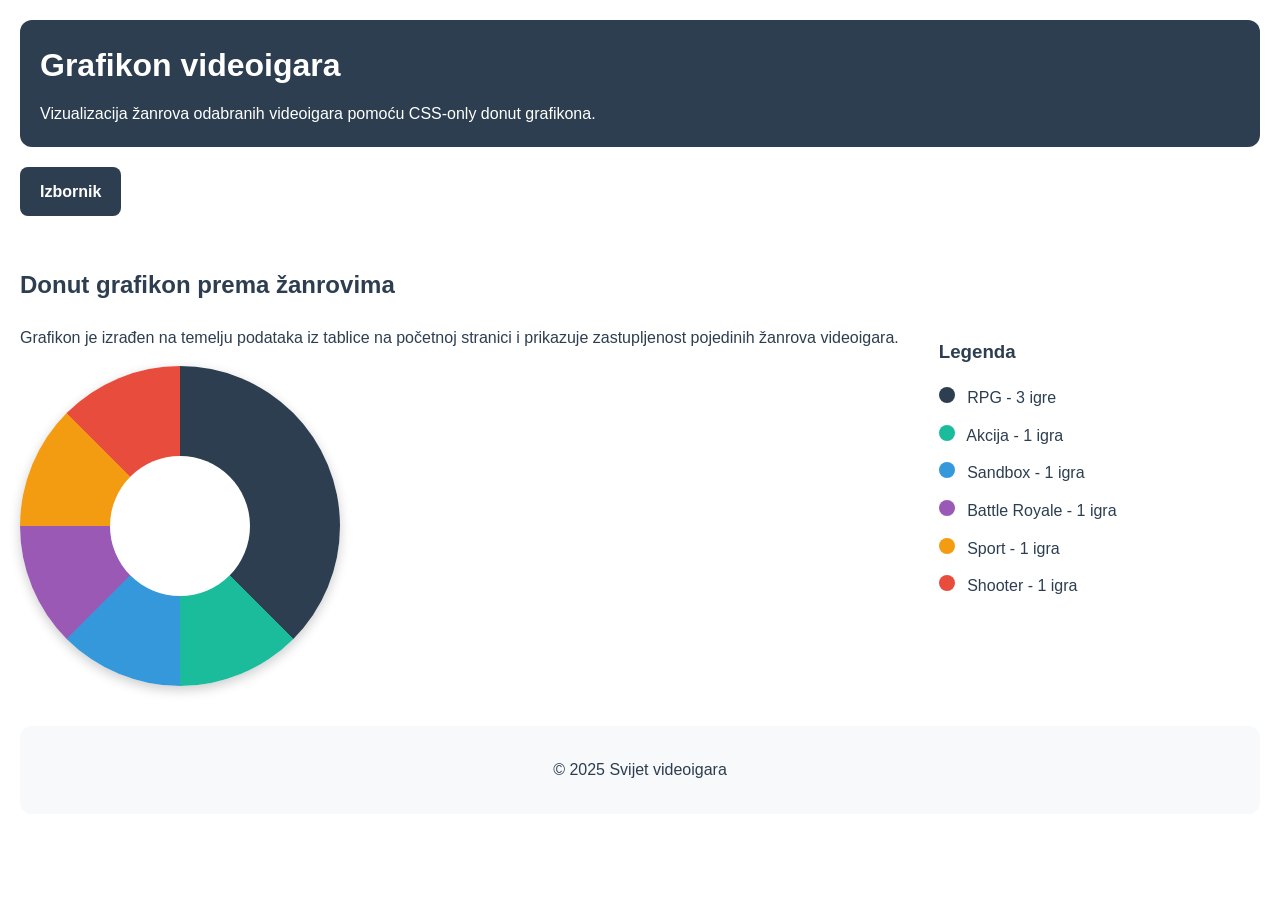
==== grafikon.html @ 19d5762e "Add files via upload" ====
<!doctype html>
<html lang="hr">
  <head>
    <meta charset="UTF-8" />
    <!-- Meta viewport: omogućuje pravilan prikaz i responzivnost stranice na mobilnim uređajima -->
    <meta name="viewport" content="width=device-width, initial-scale=1.0" />
    <meta
      name="description"
      content="Vizualizacija podataka o videoigrama pomoću CSS-only donut grafikona."
    />
    <link rel="stylesheet" href="grafikon.css" />
    <title>Grafikon videoigara</title>
  </head>
  <body>
    <header>
      <h1>Grafikon videoigara</h1>
      <p>
        Vizualizacija žanrova odabranih videoigara pomoću CSS-only donut
        grafikona.
      </p>
    </header>

    <nav class="dropdown-nav" aria-label="Glavna navigacija">
      <div class="menu-wrapper">
        <span class="menu-button">Izbornik</span>
        <ul class="menu-list">
          <li><a href="index.html">Početna</a></li>
          <li><a href="grafikon.html">Grafikon</a></li>
          <li><a href="slike.html">Galerija slika</a></li>
        </ul>
      </div>
    </nav>

    <main>
      <section class="chart-section">
        <article>
          <h2>Donut grafikon prema žanrovima</h2>
          <p>
            Grafikon je izrađen na temelju podataka iz tablice na početnoj
            stranici i prikazuje zastupljenost pojedinih žanrova videoigara.
          </p>

          <div class="donut-chart"></div>
        </article>

        <aside class="chart-legend">
          <h3>Legenda</h3>
          <ul>
            <li><span class="legend-color rpg"></span> RPG - 3 igre</li>
            <li><span class="legend-color akcija"></span> Akcija - 1 igra</li>
            <li><span class="legend-color sandbox"></span> Sandbox - 1 igra</li>
            <li>
              <span class="legend-color battle"></span> Battle Royale - 1 igra
            </li>
            <li><span class="legend-color sport"></span> Sport - 1 igra</li>
            <li><span class="legend-color shooter"></span> Shooter - 1 igra</li>
          </ul>
        </aside>
      </section>
    </main>

    <footer>
      <p>&copy; 2025 Svijet videoigara</p>
    </footer>
  </body>
</html>
---- grafikon.css ----
/* CSS varijable definirane u :root omogućuju lakšu promjenu boja, dimenzija i stilova kroz cijeli projekt. */
:root {
  /* Boje grafikona */
  --color-rpg: #2c3e50;
  --color-akcija: #1abc9c;
  --color-sandbox: #3498db;
  --color-battle: #9b59b6;
  --color-sport: #f39c12;
  --color-shooter: #e74c3c;

  /* Dimenzije */
  --chart-size: 320px;
  --hole-size: 140px;

  /* Opći stil */
  --main-font: Arial, sans-serif;
  --main-bg: #ffffff;
  --shadow: 0 4px 12px rgba(0, 0, 0, 0.2);
}

body {
  font-family: var(--main-font);
  background-color: var(--main-bg);
}

.dropdown-nav {
  margin: 20px 0;
}

.menu-wrapper {
  position: relative;
  display: inline-block;
}

.menu-button {
  display: inline-block;
  background-color: #2c3e50;
  color: white;
  padding: 12px 20px;
  border-radius: 8px;
  font-weight: bold;
  cursor: pointer;
  transition:
    background-color 0.3s ease,
    transform 0.3s ease;
}

.menu-button:hover {
  background-color: #1abc9c;
  transform: scale(1.05);
}

.menu-list {
  list-style: none;
  margin: 0;
  padding: 0;
  position: absolute;
  top: 110%;
  left: 0;
  min-width: 180px;
  background-color: white;
  border: 1px solid #ccc;
  border-radius: 8px;
  box-shadow: 0 4px 10px rgba(0, 0, 0, 0.15);
  display: none;
  overflow: hidden;
}

.menu-list li a {
  display: block;
  padding: 12px 16px;
  text-decoration: none;
  color: #2c3e50;
  transition:
    background-color 0.3s ease,
    padding-left 0.3s ease;
}

.menu-list li a:hover {
  background-color: #d6eaf8;
  padding-left: 22px;
}

.menu-wrapper:hover .menu-list {
  display: block;
}

.chart-section {
  display: flex;
  gap: 40px;
  align-items: center;
  margin-top: 30px;
}

.donut-chart {
  width: var(--chart-size);
  height: var(--chart-size);
  border-radius: 50%;
  background: conic-gradient(
    var(--color-rpg) 0% 37.5%,
    var(--color-akcija) 37.5% 50%,
    var(--color-sandbox) 50% 62.5%,
    var(--color-battle) 62.5% 75%,
    var(--color-sport) 75% 87.5%,
    var(--color-shooter) 87.5% 100%
  );
  position: relative;
  box-shadow: var(--shadow);
  animation: growChart 1s ease-out;
}

.donut-chart::after {
  content: "";
  width: var(--hole-size);
  height: var(--hole-size);
  background-color: white;
  border-radius: 50%;
  position: absolute;
  top: 50%;
  left: 50%;
  transform: translate(-50%, -50%);
}

.chart-legend ul {
  list-style: none;
  padding: 0;
}

.chart-legend li {
  margin-bottom: 12px;
}

.legend-color {
  display: inline-block;
  width: 16px;
  height: 16px;
  margin-right: 8px;
  border-radius: 50%;
}

.rpg {
  background-color: var(--color-rpg);
}

.akcija {
  background-color: var(--color-akcija);
}

.sandbox {
  background-color: var(--color-sandbox);
}

.battle {
  background-color: var(--color-battle);
}

.sport {
  background-color: var(--color-sport);
}

.shooter {
  background-color: var(--color-shooter);
}

@media (max-width: 768px) {
  .chart-section {
    flex-direction: column;
    align-items: flex-start;
  }

  .donut-chart {
    width: 250px;
    height: 250px;
  }
}

@keyframes growChart {
  from {
    transform: scale(0);
    opacity: 0;
  }
  to {
    transform: scale(1);
    opacity: 1;
  }
}

body {
  font-family: var(--main-font);
  background-color: var(--main-bg);
  margin: 20px;
  line-height: 1.6;
  color: #2c3e50;
}

header {
  background-color: #2c3e50;
  color: white;
  padding: 20px;
  border-radius: 12px;
  margin-bottom: 20px;
}

header h1 {
  margin: 0 0 10px 0;
}

header p {
  margin: 0;
}

main {
  margin-top: 20px;
}

h2,
h3 {
  color: #2c3e50;
}

footer {
  margin-top: 40px;
  padding: 15px;
  background-color: #f8f9fa;
  border-radius: 12px;
  text-align: center;
}
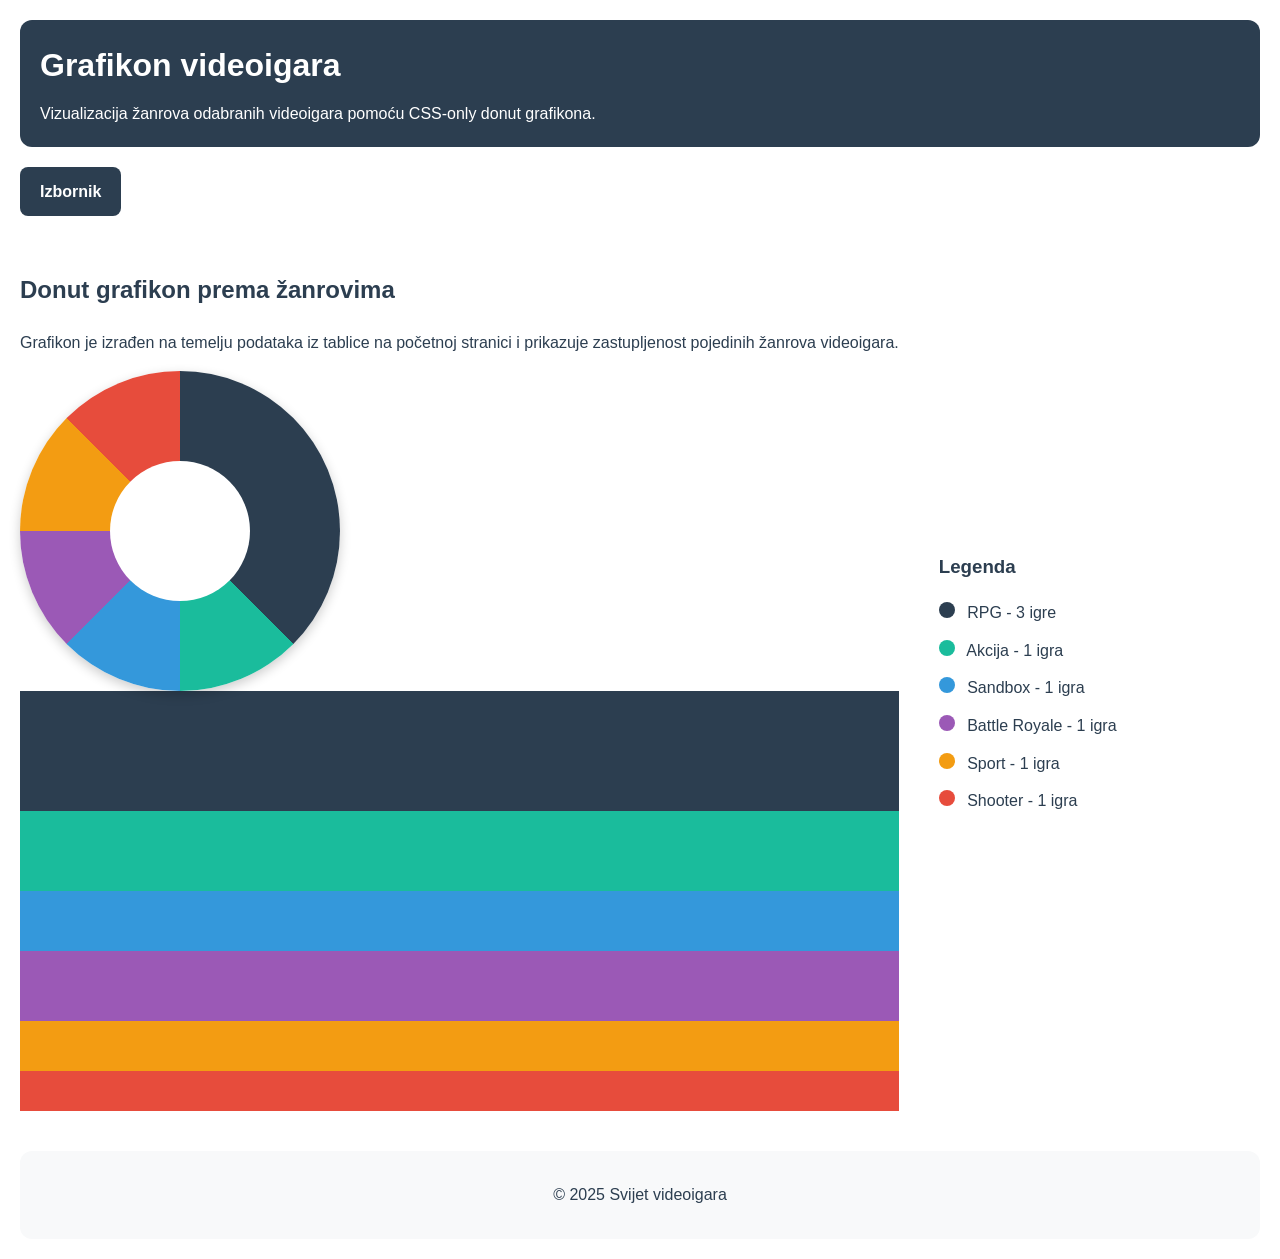
==== commit 192613a9: "Enhance grafikon.html with bar chart visualization Added a bar chart representation for video game g" ====
--- a/grafikon.html
+++ b/grafikon.html
@@ -41,6 +41,15 @@
           </p>
 
           <div class="donut-chart"></div>
+          <!-- Histogram grafikon (prikazuje se na manjim ekranima) -->
+          <div class="bar-chart">
+            <div class="bar rpg" style="height: 120px"></div>
+            <div class="bar akcija" style="height: 80px"></div>
+            <div class="bar sandbox" style="height: 60px"></div>
+            <div class="bar battle" style="height: 70px"></div>
+            <div class="bar sport" style="height: 50px"></div>
+            <div class="bar shooter" style="height: 40px"></div>
+          </div>
         </article>
 
         <aside class="chart-legend">
--- a/grafikon.css
+++ b/grafikon.css
@@ -24,7 +24,9 @@
 }
 
 .dropdown-nav {
-  margin: 20px 0;
+  position: relative;
+  display: inline-block;
+  padding-bottom: 5px;
 }
 
 .menu-wrapper {
@@ -55,7 +57,7 @@
   margin: 0;
   padding: 0;
   position: absolute;
-  top: 110%;
+  top: 100%;
   left: 0;
   min-width: 180px;
   background-color: white;
